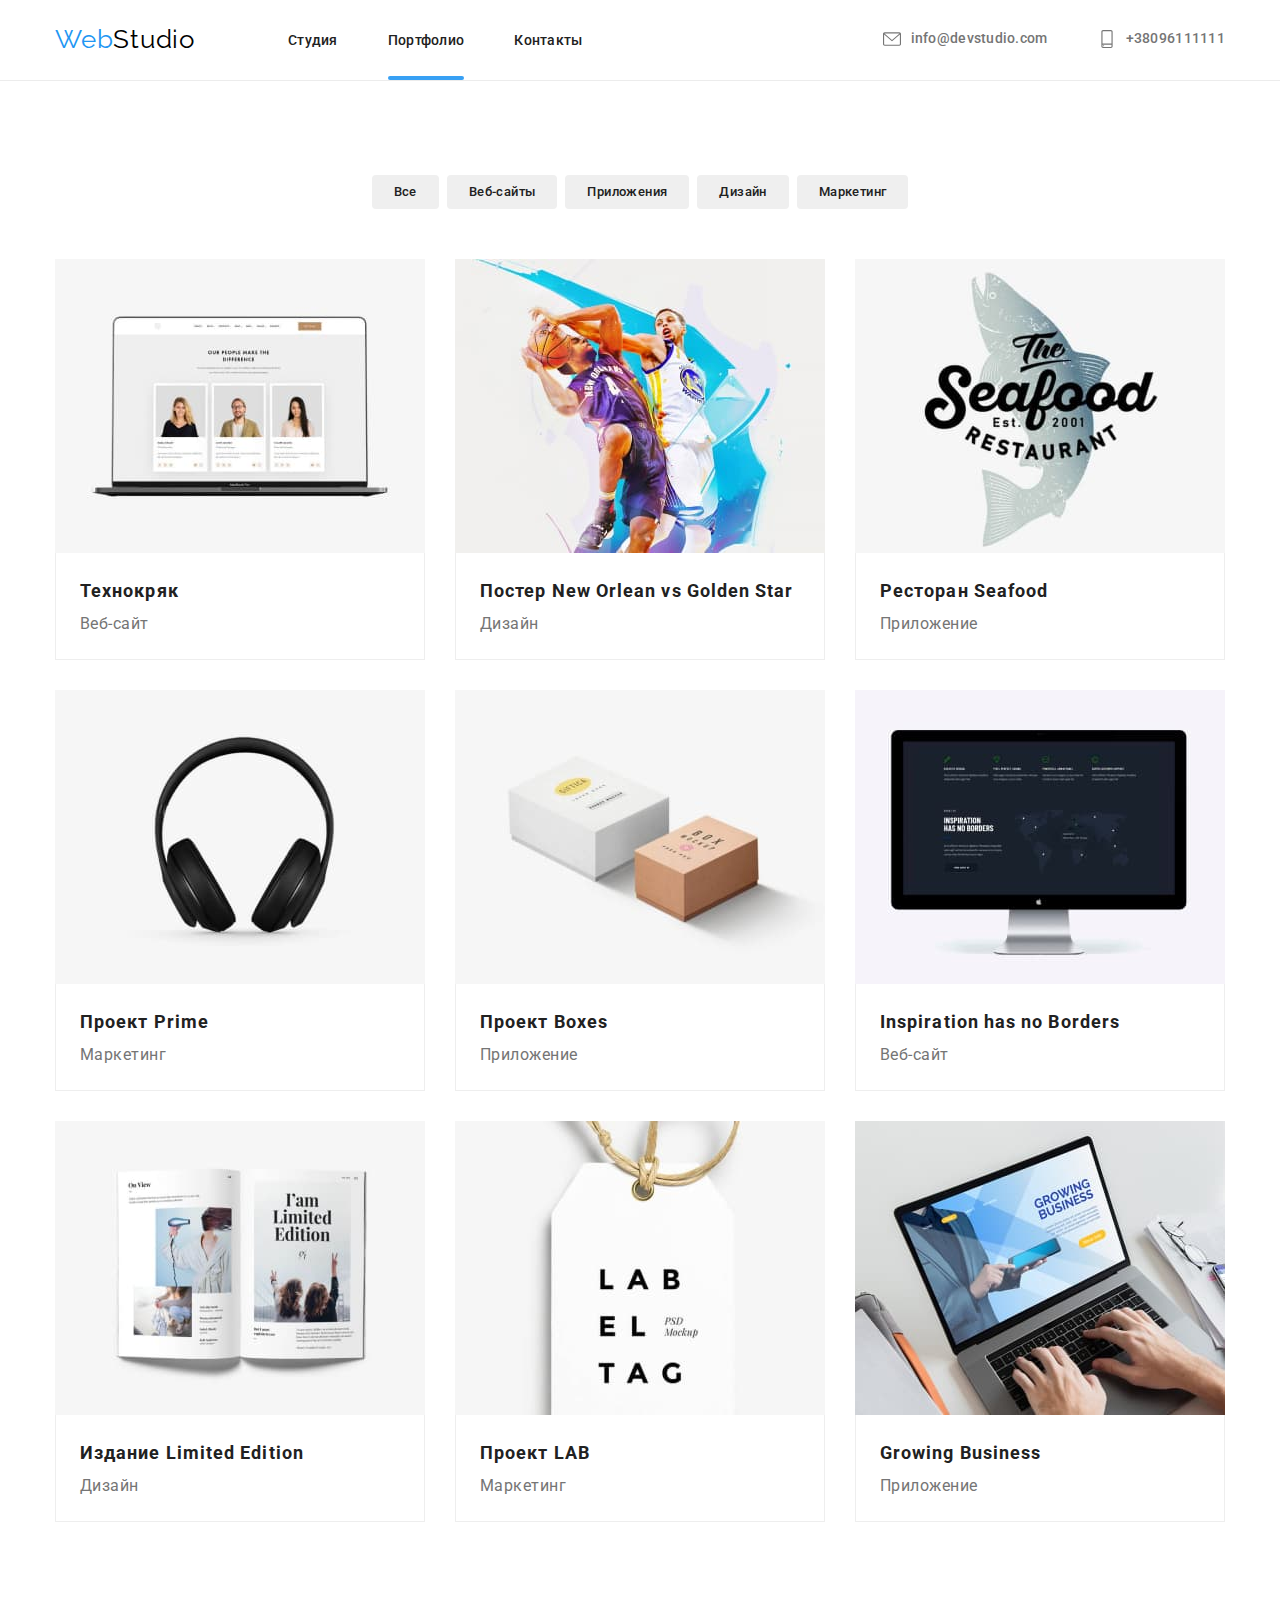
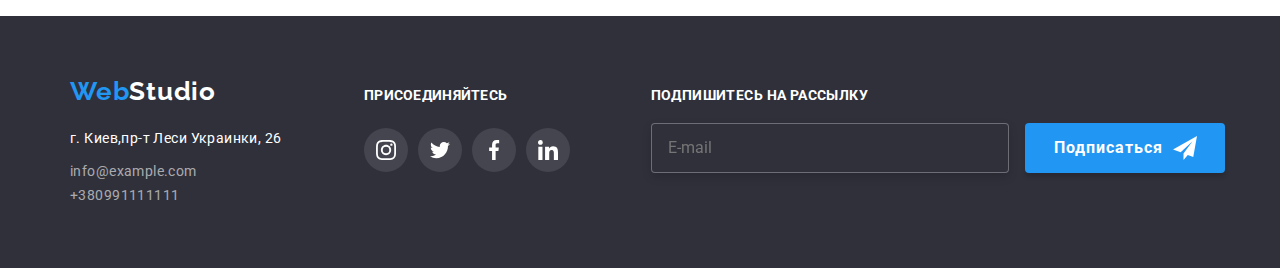
==== portfolio.html @ 68eb95c7 "file creation" ====
<!DOCTYPE html>

<html lang="ru">
<head>
  <meta charset="UTF-8">
  <meta name="viewport" content="width=device-width, initial-scale=1.0">
  <title>Portfolio</title>
  <link rel="stylesheet" href="./css/modern-normalize.css">
  <link rel="stylesheet" href="./css/style.css">
  <link rel="stylesheet" href="./css/varia
  
  les.css">
  <link rel="preconnect" href="https://fonts.gstatic.com">
  <link href="https://fonts.googleapis.com/css2?family=Raleway:wght@700&display=swap" rel="stylesheet">
  <link rel="preconnect" href="https://fonts.gstatic.com">
  <link href="https://fonts.googleapis.com/css2?family=Raleway:wght@700&family=Roboto:wght@400;500;700;900&display=swap" rel="stylesheet">
</head>
<body>
  <header class="header">
    <!-- CONTAINER -->
    <div class="container">
    <nav class="header-nav">
    <a href="" class="logo">Web<span class="logo-span">Studio</span></a>
    <ul class="site-nav list">
      <li><a href="./index.html" class="link">Студия</a></li>
      <li><a href="" class="link current">Портфолио</a></li>
      <li><a href="" class="link">Контакты</a></li>
    </ul>
    
    <ul class="auto-nav list">
      <li>
        <a href="mailto:info@devstudio.com" class="link">
      <svg class="icon-header1"> 
        <use href="./images/sprite.svg#icon-envelope"></use>
      </svg>  
        info@devstudio.com</a></li>
      <li>
        <a href="tel:+38096111111" class="link">
        <svg class="icon-header2"> 
          <use href="./images/sprite.svg#icon-smartphone"></use>
        </svg>  
        +38096111111</a></li>
    </ul>
    </nav>
  </div>
  <!-- CONTAINER -->
  </header>
 
  <!-- CONTAINER -->

  <main>

    <section class="portfolio"> 
    <!-- Portfolio -->
    <div class="container-portfolio">
   
      <ul class="card-set">
        <li class="item-portfolio"> <button type="button" class="button">Все</button></li>
        <li class="item-portfolio"> <button type="button" class="button">Веб-сайты</button></li>
        <li class="item-portfolio"> <button type="button" class="button">Приложения</button></li>
        <li class="item-portfolio"> <button type="button" class="button">Дизайн</button></li>
        <li class="item-portfolio"> <button type="button" class="button">Маркетинг</button></li>
      </ul>

      
      <ul class="site">

        <li class="site-card">
          <a href="#" class="card">
            <div class="card-thumb">
               <img src="./images/img(5).jpg" alt="веб-сайт" width="370">
               <div class="hover-box">
                 <p class="text-hover">Технокряк это современная площадка распространения коронавируса. Компании используют эту платформу для цифрового шпионажа и атак на защищённые сервера конкурентов.
                 </p>
               </div>
              </div>
            

          <div class="card-content">
            <h2 class="site-title">Технокряк</h2>
            <p class="site-text">Веб-сайт</p>
          </div>
          </a> 
        </li>

        <li class="site-card">
          <a href="#" class="card">
            <div class="card-thumb">
              <img src="./images/img(6).jpg" alt="Дизайн" width="370"/>
              <div class="hover-box">
                <p class="text-hover">Технокряк это современная площадка распространения коронавируса. Компании используют эту платформу для цифрового шпионажа и атак на защищённые сервера конкурентов.
                </p>
              </div>
            </div>

            <div class="card-content">
              <h2 class="site-title">Постер New Orlean vs Golden Star</h2>
              <p class="site-text">Дизайн</p>
            </div>
          </a>
        </li>

        <li class="site-card">
          <a href="#" class="card">
            <div class="card-thumb">
              <img src="./images/img(7).jpg" alt="Приложение" width="370"/>
              <div class="hover-box">
                <p class="text-hover">Технокряк это современная площадка распространения коронавируса. Компании используют эту платформу для цифрового шпионажа и атак на защищённые сервера конкурентов.
                </p>
              </div>
            </div>

            <div class="card-content">
              <h2 class="site-title">Ресторан Seafood</h2>
              <p class="site-text">Приложение</p>
            </div>
          </a>
        </li>

        <li class="site-card">
          <a href="#" class="card">
            <div class="card-thumb">
               <img src="./images/img(8).jpg" alt="Маркетинг" width="370"/>
               <div class="hover-box">
                <p class="text-hover">Технокряк это современная площадка распространения коронавируса. Компании используют эту платформу для цифрового шпионажа и атак на защищённые сервера конкурентов.
                </p>
               </div>
            </div>
            
            <div class="card-content">
               <h2 class="site-title">Проект Prime</h2>
               <p class="site-text">Маркетинг</p>
            </div>
          </a>
        </li>

        <li class="site-card">
          <a href="#" class="card">
            <div class="card-thumb">
               <img src="./images/img(9).jpg" alt="Приложение" width="370"/>
               <div class="hover-box">
                <p class="text-hover">Технокряк это современная площадка распространения коронавируса. Компании используют эту платформу для цифрового шпионажа и атак на защищённые сервера конкурентов.
                </p>
               </div>
            </div>

            <div class="card-content">
               <h2 class="site-title">Проект Boxes</h2>
               <p class="site-text">Приложение</p>
            </div>
          </a>
        </li>
        
        <li class="site-card">
          <a href="#" class="card">
            <div class="card-thumb">
               <img src="./images/img(10).jpg" alt="Веб-сайт" width="370"/>
               <div class="hover-box">
                <p class="text-hover">Технокряк это современная площадка распространения коронавируса. Компании используют эту платформу для цифрового шпионажа и атак на защищённые сервера конкурентов.
                </p>
               </div>
              </div>
            
              <div class="card-content">
               <h2 class="site-title">Inspiration has no Borders</h2>
               <p class="site-text">Веб-сайт</p>
              </div>
          </a>
        </li>

        <li class="site-card">
          <a href="#" class="card">
            <div class="card-thumb">
               <img src="./images/img(11).jpg" alt="Дизайн" width="370"/>
               <div class="hover-box">
                <p class="text-hover">Технокряк это современная площадка распространения коронавируса. Компании используют эту платформу для цифрового шпионажа и атак на защищённые сервера конкурентов.
                </p>
               </div>
            </div>

            <div class="card-content">
               <h2 class="site-title">Издание Limited Edition</h2>
               <p class="site-text">Дизайн</p>
            </div>
          </a>
        </li>

        <li class="site-card">
          <a href="#" class="card">
            <div class="card-thumb">
               <img src="./images/img(12).jpg" alt="Маркетинг" width="370"/>
               <div class="hover-box">
                <p class="text-hover">Технокряк это современная площадка распространения коронавируса. Компании используют эту платформу для цифрового шпионажа и атак на защищённые сервера конкурентов.
                </p>
               </div>
            </div>
          
            <div class="card-content">
               <h2 class="site-title">Проект LAB</h2>
               <p class="site-text">Маркетинг</p>
            </div>
          </a>
        </li>

        <li class="site-card">
          <a href="#" class="card">
            <div class="card-thumb">
               <img src="./images/img(13).jpg" alt="Приложение" width="370"/>
               <div class="hover-box">
                <p class="text-hover">Технокряк это современная площадка распространения коронавируса. Компании используют эту платформу для цифрового шпионажа и атак на защищённые сервера конкурентов.
                </p>
               </div>
            </div>
          
            <div class="card-content">
               <h2 class="site-title">Growing Business</h2>
               <p class="site-text">Приложение</p>
            </div>
          </a>
        </li>

        </ul>           
      </div>
    </section>
  </main>


  <footer class="footer">
    <!-- CONTAINER -->
    <div class="container">
      <div class="footer-container">
      <section class="footer1">
      <div class="footer-name">
           <a href="" class="footer-logo">Web<span class="footer-span">Studio</span></a>
      </div>
      <address>    
            <p class="footer-address">г. Киев,пр-т Леси Украинки, 26</p>
        <ul class="footer-list">
          <li>
            <a href="mailto:info@example.com" class="link">info@example.com</a>
          </li>
          <li>
            <a href="tel:+380991111111" class="link">+380991111111</a>
          </li>
        </ul>
      </address>
    </section>
    
    <section class="footer2">
    <!-- CONTAINER -->
    <div class="join">
      <p class="join-title">ПРИСОЕДИНЯЙТЕСЬ</p>
      <ul class="join-list">
    
        <li class="join-item">
    
          <a href="#" class="join-link">
            
            <svg class="join-site" width="20" height="20"> 
              <use href="./images/sprite.svg#icon-instagram-2" ></use>
            </svg>
          </a>
        </li>
    
        <li class="join-item">
    
          <a href="#" class="join-link">
    
            <svg class="join-site" width="20" height="20"> 
              <use href="./images/sprite.svg#icon-twitter-1" ></use>
            </svg>
          </a>
        </li>
    
      <li class="join-item">
    
        <a href="#" class="join-link">
    
          <svg class="join-site" width="20" height="20"> 
            <use href="./images/sprite.svg#icon-facebook-1" ></use>
          </svg>
        </a>
      </li>
    
      <li class="join-item">
    
        <a href="#" class="join-link">
    
          <svg class="join-site" width="20" height="20"> 
          <use href="./images/sprite.svg#icon-linkedin-1" ></use>
        </svg>
      </a>
    </li>
    </ul>
    
    </div>
    </section>

    <section class="footer3">
      <!-- CONTAINER -->
        <div class="group">
          <p class="sign">ПОДПИШИТЕСЬ НА РАССЫЛКУ</p>
          <input class="input" type="email" placeholder="E-mail"/>
        
    
          <div class="footer-subscribe">
           <button type="submit" class="button-footer">Подписаться</button>
             <svg width="24" height="24" class="icon-footer">
              <use href="images/sprite.svg#icon-send"></use>
             </svg>
        </div>
      </div>
     
    </section>




    </div>
    </div>
    </footer>
  </body>
  </html>
---- css/style.css ----
:root { 

  --blue-text: rgba(33, 150, 243, 1); 

  --logo-text: rgba(0, 0, 0, 1); 

  --black-text: rgba(33,33,33,1);


  --grey-text: rgba(117,117,117,1); 


  --white-text-op60: rgba(255, 255, 255, 0.6);
  
  --white-text: rgba(255,255,255,1); 


  --background-white: rgba(245,244,250,1); 

  --background-black: rgba(47,48,58,1);

  --background-blue: rgba(33, 150, 243, 0.9);

  --card-set-gap: 30px;

  --icon-color: rgba(175, 177, 184, 1);

  --backdrop: rgba(0, 0, 0, 0.2);

  --timing-function: cubic-bezier(0.4, 0, 0.2, 1);

}

* { 
  box-sizing: border-box;
} 


body { 
  font-family: Roboto, sans-serif;
  margin: 0;
}

.img {
  display: block;
  max-width: 100%;
  height: auto; 
}

.container {
  width: 1200px;
  padding-left: 15px;
  padding-right: 15px;
  margin-left: auto;
  margin-right: auto;

  /* border: 1px solid red; */
}


p {
  color: var(--grey-text);
  font-size: 14px;
  line-height: 1.71;
  letter-spacing: 0.03em;
  margin: 0;
}

h1, 
h2,
h3 {
  margin: 0;
}


.title {
  color: var(--black-text);
  font-style: normal;
  font-weight: bold;
  font-size: 14px;
  line-height: 1.14;
  letter-spacing: 0.03em;
}

.title-w-t {
  color: var(--black-text);
  font-weight: bold;
  font-size: 36px;
  line-height: 1.17;
  letter-spacing: 0.03em;

}

.title-w {
  color: var(--black-text);
  font-weight: bold;
  font-size: 36px;
  line-height: 1.17;
  letter-spacing: 0.03em;
}

.title-t {
  color: var(--black-text);
  font-weight: 500;
  font-size: 16px;
  line-height: 1.19;
  letter-spacing: 0.03em;
  padding-top: 30px;
  padding-bottom: 10px;
}
 
.title {
  padding-bottom: 10px;
}

/* HEADER */

.header {
  padding-top: 24px;
  padding-bottom: 25px;
  border-bottom: 1px solid rgba(236, 236, 236, 1);
}

.logo {
  color: var(--blue-text);
  font-family: Raleway, sans-serif;
  font-size: 26px;
  line-height: 1,19;
  letter-spacing: 0.03em;
  text-decoration: none;

} 

.logo-span {
  color: var(--logo-text);
  font-family: Raleway, sans-serif;
  font-size: 26px;
  line-height: 1.19;
  letter-spacing: 0.03em;
  text-decoration: none;

}

ul {
  list-style: none;
  padding: 0;
  margin: 0;
}  

.header-nav,
.site-nav,
.auto-nav  {
  display: flex;
}

.header-nav {
  justify-content: space-between;
  align-items: center;
}

.icon-header1 {
  width: 18px;
  height: 18px;
  margin-right: 10px;
  fill: currentColor;
}

.icon-header2 {
  width: 18px;
  height: 18px;
  margin-right: 10px;
  fill: currentColor;
}

.auto-nav .link {
  display: flex;
  align-items: center;
}


/* site-nav */

.site-nav li:not(:last-child) {
  margin-right: 50px;
}

.site-nav {
  padding-left: 0;
  margin-left: 93px;
}

.site-nav .link {
  color: var(--black-text);
  font-weight: 500;
  font-size: 14px;
  line-height: 1.14;
  letter-spacing: 0.02em;
  text-decoration: none;

  position: relative;

  padding: 32px 0;

  transition: color 250ms var(--timing-function);

}


.current::after {
  content: "";

  position: absolute;
  left: 0;
  bottom: 0;

  display: block; 
  width: 100%;
  height: 4px;
  background-color: var(--background-blue);
  border-radius: 2px;
}

/* меню с подчеркиванием */

.site-nav .link:hover, 
.site-nav .link:focus {
  color: var(--blue-text);
  letter-spacing: 0.02em;

}

.site-nav, 
.auto-nav {
  margin-top: 0;
  margin-bottom: 0;
}

/* auth-nav */

.auto-nav {
  margin-left: auto;
}

.auto-nav .link  {
  color: var(--grey-text);
  font-weight: 500;
  font-size: 14px;
  line-height: 1.14;
  letter-spacing: 0.02em;
  text-decoration: none;

  transition: color 250ms var(--timing-function);

}

.auto-nav .link:hover,
.auto-nav .link:focus {
  color: var(--blue-text);
  letter-spacing: 0.02em;

}

.auto-nav .icon-header:hover,
.auto-nav .icon-header:focus {
  color: var(--blue-text);

}

.auto-nav li:not(:last-child) {
  margin-right: 50px;
}

/* hero */

.hero {
  background-color: var(--background-black);
  padding-top: 200px;
  padding-bottom: 200px;
  text-align: center;
}

.hero {
  max-width: 1600px;
  max-height: 600px;
  margin-left: auto;
  margin-right: auto;  
  background-image: linear-gradient(
    to right, 
    rgba(47, 48, 58, 0.4),
    rgba(47, 48, 58, 0.4)
    ),

    url(../images/Img\(14\)\(1\).jpg);

  background-repeat: no-repeat;
  background-position: center;
  background-size: cover;
  
}

.hero-title {
  color: var(--white-text);
  font-weight: 900;
  font-size: 44px;
  line-height: 1.36;
  letter-spacing: 0.06em;
  margin: 0;
  padding-bottom: 30px;
  
}

.hero-button {
  font-family: Roboto, sans-serif;
  color: var(--white-text);
  background-color: var(--blue-text);
  font-style: normal;
  font-weight: bold;
  font-size: 16px;
  line-height: 1.88;
  letter-spacing: 0.06em;
  padding-top: 10px;
  padding-bottom: 10px;
  padding-left: 32px;
  padding-right: 32px;
  border-radius: 4px;
}

h3 .title {
  margin-top: 30px;
  margin-bottom: 10px;
  padding-bottom: 10px;
}

.advantages {
  padding-top: 94px ;
  padding-bottom: 90px;
}

.advantages-list {
  display: flex;
  flex-wrap: wrap ;
  justify-content: space-between;
}
  
.advantages-images {
  justify-content: center;
  align-items: center;
  width: 270px;
  height: 120px;
  margin-right: 30px;
  margin-bottom: 30px;

  display: flex;

  background-color: var(--background-white);
  border-radius: 4px;
  background-repeat: no-repeat;
  background-position: center;
}

.advantages-icon {
  width: 70px;
  height: 70px;
}

.advantages-list .item {
  width: 270px;

}

.advantages-list .item :not(:last-child) {
  margin-right: 30px;
}

.text-team {   
  color: var(--grey-text);
  font-size: 16px;
  line-height: 1.19;
  letter-spacing: 0.03em;
}

.team {
  background-color: var(--background-white);
}

.social-list { 
  display: flex;
  padding: 16px 27px 30px;
}


.social-link {
  height: 44px;
  width: 44px;
  display: flex;
  justify-content: center;
  align-items: center;
  border-radius: 50%;
  margin-right: 10px;

  color: var(--icon-color);
  fill: var(--white-text);
  background-color: var(--white-text);

  transition: background-color 250ms var(--timing-function);
  
}

.instagram-icon {
  fill: currentColor;
}

.social-link:hover, 
.social-link:focus { 
  background-color: var(--blue-text);
  color: var(--white-text); 

}


/* WORK */

.work {
  padding-bottom: 94px;
}

.work-list,
.title-w-t {
  display: flex;
}

.title-w-t {
  justify-content: center;
  margin-top: 0;
  margin-bottom: 50px;
}

.work-images {
  width: 370px;
}

.work-list {
  margin-top: 0;
  justify-content: space-between;
}

.work-list .work-images:not(:last-child) {
  margin-right: 30px;
}

/* TEAM */

.team {
  padding-top: 94px;
  padding-bottom: 94px;
}

.team-list,
.title-w { 
  display: flex;
  justify-content: center;
  margin-bottom: 50px;
}

.team-list {
  margin-top: 0px;
  justify-content: space-between;
}

.team-item {
  box-shadow: 0px 1px 3px rgba(0, 0, 0, 0.12), 0px 1px 1px rgba(0, 0, 0, 0.14), 0px 2px 1px rgba(0, 0, 0, 0.2);
  border-radius: 0px 0px 4px 4px;
  background-color: var(--white-text);
}

.team-list .team-item:not(:last-child) {
  margin-right: 30px;
}

.title-t,
.text-team {
  text-align: center;
}

.work-images {
  position: relative;
}

.overlay {
  position: absolute;
  width: 100%;
  height: auto;
  font-size: 14px;
  line-height: 1.17;
  text-transform: uppercase;
  text-align: center;
  padding-top: 27px;
  padding-bottom: 27px;
  bottom: 0;

  font-weight: 700;
  color: var(--white-text);
  background-color: rgba(47, 48, 58, 0.8);;

}

/* CLIENTS */

.clients {
  padding-top: 94px;
  padding-bottom: 94px;

}

.clients-list {
  margin: 0;
  padding: 0;

  display: flex;
}

.clients-items:not(:last-child) {
  margin-right: 30px;
}

.clients-link {
  display: flex;
  width: 170px;
  height: 90px;
  border: 1px solid rgba(175, 177, 184, 1);
  box-sizing: border-box;
  border-radius: 4px;
  justify-content: center;
  align-items: center;
  color: var(--icon-color);

  background-color: var(--white-text);

  transition: color 250ms var(--timing-function);
}

.clients-link:hover,
.clients-link:focus { 
  border: 1px solid var(--blue-text);
  color: var(--blue-text);
}

.clients-logo-1 {
  fill: currentColor;
}

.clients-logo-2 {
  fill: currentColor;
}

.clients-logo-3 {
  fill: currentColor;
}


.clients-logo-4 {
  fill: currentColor;
  width: 80px;
  height: 75px;
}


.clients-logo-5 {
  fill: currentColor;
}


.clients-logo-6 {
  fill: currentColor;
  width: 88px;
  height: 80px;
}


/* footer */

.footer{
  padding-top: 60px;
  padding-bottom: 60px;
}

.footer-address {
  display: flex;
}

.footer-address {
  margin-top: 20px;
  margin-bottom: 9px;
  padding-left: 15px;
}

.footer-name {
  padding-left: 15px;
}

.footer-list {
  margin: 0;
  padding-left: 15px;
}

.footer {
  background-color: var(--background-black);
  letter-spacing: 0.03em;
  
}

.footer-logo {
  color: var(--blue-text);
  font-family: Raleway, sans-serif;
  font-style: normal;
  font-weight: bold;
  font-size: 26px;
  line-height: 1.19;
  letter-spacing: 0.03em;
  text-decoration: none;
} 

.footer-span {
  color: var(--white-text);
  font-family: Raleway, sans-serif;
  font-style: normal;
  font-weight: bold;
  font-size: 26px;
  line-height: 1.19;
  letter-spacing: 0.03em;
  text-decoration: none;
}

.footer-address {
  color: var(--white-text);
  font-size: 14px;
  line-height: 1.71;
  letter-spacing: 0.03em;
}

.footer .link {
  color: var(--white-text-op60);
  font-size: 14px;
  line-height: 1.71;
  letter-spacing: 0.03em;
  text-decoration: none;

  transition: color 250ms var(--timing-function);
}

.footer .link:hover,
.footer .link:focus {
  color: var(--blue-text);
  letter-spacing: 0.03em;
}

.join-list {
  display: flex;
  width: 210px;
  justify-content: space-between;
  margin: 0;
  padding: 0;
}

.join-link {
  display: flex;
  height: 44px;
  width: 44px;
  background-color: rgba(255, 255, 255, 0.1);
  border-radius: 50%;
  justify-content: center;
  align-items: center;
  margin-right: 10px;

  transition: background-color 250ms var(--timing-function);
}

.join-link:focus,
.join-link:hover {
  background-color: var(--blue-text);
}

.join-site {
  fill: var(--white-text);
}


.join-title {
  font-style: normal;
  font-weight: 700;
  font-size: 14px;
  line-height: 16,41px;
  letter-spacing: 0.02em;
  color: var(--white-text);
  margin-bottom: 20px; 

}

.footer-container { 
  display: flex;
  align-items: baseline;
  justify-content: space-between;
}

.footer2 {
  margin-left: 70px;
}

/* кнопки */

.main .button  {
  background-color: var(--backgroung-white);
  color: var(--black-text);
  font-weight: 500;
  font-size: 16px;
  line-height: 1.63;
  letter-spacing: 0.03em;
  font-family: Roboto, sans-serif; 
}

li .button {
  font-family: Roboto, sans-serif;
  font-weight: 500;
  color: var(--black-text);
  line-height: 1.63;
  letter-spacing: 0.03em;

  transition: background-color 250ms var(--timing-function);
}

.button:hover,
.button:focus {
  color: var(--white-text);
  background-color: var(--blue-text);
  letter-spacing: 0.03em;

}

/* portfolio-site */
.site-title {
  color: var(--black-text);
  font-weight: bold;
  font-size: 18px;
  line-height: 2;
  letter-spacing: 0.06em;
}

.site-text {
  color: var(--grey-text);
  font-size: 16px;
  line-height: 1.88;
  letter-spacing: 0.03em;
}

/* portfolio container */

.container-portfolio {
  width: 1200px;
  padding-left: 15px;
  padding-right: 15px;
  margin-left: auto;
  margin-right: auto;

  /* border: 1px solid red; */
}

.portfolio { 
  padding-top: 94px;
  padding-bottom: 94px;
}


/* card-set */

.card-set {
  
  padding: 0;
  margin-top: 0;
  margin-bottom: 50px;
  
  display: flex;
  justify-content: center;

}


.card-set .item-portfolio:not(:last-child) {
  margin-right: 8px;
}

.item-portfolio .button {
  padding: 6px 22px;
  border: none;
  border-radius: 4px;
}

.site {

  /* outline: 1px solid blue; */
  padding: 0; 
  margin: 0; 
  display: flex;
  flex-wrap: wrap;
  margin-left: calc( -1 * var(--card-set-gap));
  margin-top: calc( -1 * var(--card-set-gap));
}

.site .site-card {
  flex-basis: calc(100% / 3 - var(--card-set-gap));
  margin-left: var(--card-set-gap);
  margin-top: var(--card-set-gap);

}

.site img {
  width: 100%;
  height: 100%;
}

.card-thumb { 
  
  /* outline: 1px solid red; */
  height: 294px;
  margin: 0;

  position: relative;
  overflow: hidden;

} 

/* .site-card {
  outline: 1px solid red;
} */

.card-content {
  padding: 20px 24px;
  border: 1px solid rgba(238, 238, 238, 1) ;
  border-top: 0;
}

.site-card:hover,
.site-card:focus {
  box-shadow: 0px 4px 4px 0px rgba(0, 0, 0, 0.25); 
}

.text-hover {
  font-family: Roboto, sans-serif;
  font-style: normal;
  font-weight: normal;
  font-size: 18px;
  line-height: 28px;
  letter-spacing: 0.03em;
  color: var(--white-text);

  padding: 63px 24px;

}

.hover-box {
  background-color: var(--background-blue);
  position: absolute;
  display: flex;
  top: 0;
  left: 0;
  width: 100%;
  height: 100%;

  transform: translateY(100%);

  transition: transform 250ms var(--timing-function);

}

.card {
  text-decoration: none;
}

.site-card:hover .hover-box {
  transform: translateY(0);
}

/* модальное окно */

.backdrop {
  position: fixed;
  top: 0;
  left: 0;
  width: 100%;
  height: 100%;
  background-color: var(--backdrop);

  opacity: 1; 

  transition: opacity 250ms var(--timing-function);
}

.backdrop.is-hidden {
  opacity: 0;
  pointer-events: none;
  visibility: visible;
}

.backdrop.is-hidden.modal {
  transform: translate(-50%, -50%) scale(1.2);
}

.modal {
  position: absolute;
  top: 50%;
  left: 50%;
  transform: translate(-50%, -50%) scale(1);
  transition: background-color 250ms var(--timing-function);

  width: 528px;
  height: 581px;
  background-color: var(--white-text);

  box-shadow: 0px 1px 3px rgba(0, 0, 0, 0.12), 0px 1px 1px rgba(0, 0, 0, 0.14), 0px 2px 1px rgba(0, 0, 0, 0.2);
  border-radius: 4px;

  padding: 40px;
}

.modal-close {
  position: absolute;
  top: 8px;
  left: 100%;
  transform: translateX(-38px); 
  display: flex;
  justify-content: center;
  align-items: center;
  background-color: var(--white-text);
  border: 1px solid rgba(0, 0, 0, 0.1); 
  border-radius: 50%;
  width: 30px;
  height: 30px;
}

.modal-close:hover {
  box-shadow: 0px 4px 4px 0px rgba(0, 0, 0, 0.25);
  fill: var(--blue-text);
}

/* стилизация форм модального окна*/

.modal-text {
  font-family: Roboto, sans-serif;
  font-weight: 700;
  font-style: normal;
  font-size: 20px;
  line-height: 1.17;
  color: var(--black-text);

  margin-bottom: 12px;
}


.signup-form .input-modal {
  width: 100%;
  padding-top: 12px;
  padding-bottom: 12px; 
  padding-left: 42px; 
  font-family: Roboto, sans-serif;
  border: 1px solid rgba(33, 33, 33, 0.2);
  border-radius: 4px;
  outline: none;
  
}

.signup-form .input-modal:focus {
  border-color: var(--blue-text);
}

.signup-form .input-modal:focus + .icon-modal {
  fill: var(--blue-text);
}


.signup-form .group-modal {
  /* padding: 0 40px; */
  display: flex;
  flex-direction: column;
  color: var(--grey-text);
  font-size: 12px;

}

.signup-form .label {
  display: flex;
  flex-direction: column;
  font-family: Roboto, sans-serif;
  font-style: normal;
  font-weight: 400; 
  font-size: 12px;
  line-height: 1.17;
  color: var(--grey-text);
  
}

.signup-form .input-wrapper-modal{
  position: relative;

  margin-bottom: 10px;

  margin-top: 4px;

}

.signup-form .icon-modal {
  position: absolute;
  top: 50%;
  left: 12px;
  transform: translateY(-50%);

}

textarea {
  font-family: Roboto, sans-serif;
  font-style: normal;
  font-weight: 400; 
  font-size: 12px;
  line-height: 1.17;
  padding: 12px 16px;
  outline: none;
  resize: none;

  border: 1px solid rgba(33, 33, 33, 0.2);
  border-radius: 4px;

  margin-top: 4px;

  height: 120px;
  
}

textarea:focus {
  border-color: var(--blue-text);
}

.check-modal {
  display: inline;
}

.check-modal .span {
  display: inline-block;
  width: 16px;
  height: 15px;
  border: 2px solid #000000;
  background-color: var(--background-white);
  border-radius: 4px;
  margin-right: 8px;
}

.form-check {
  display: inline-block;
  align-items: center;

  font-family: Roboto, sans-serif;
  font-style: normal;
  font-weight: 400; 
  font-size: 14px;
  line-height: 1.71;
  margin-top: 20px;
  margin-bottom: 30px;
  color: var(--grey-text);

  text-align: center;

  margin-left: 14px; 
} 

.checkbox:checked +.span {
  background-color: var(--background-blue);
  border-color: var(--blue-text);
  background-image: url(../images/check-box.svg);
  background-size: contain;
  background-position: center;
  background-origin: border-box;

}

.checkbox {
  -webkit-appearance: none;
  -moz-appearance: none;
  appearance: none;

  position: absolute;
}

.signup-form .check-link {
  color: var(--blue-text);
}

.input-modal:focus + .icon-modal {
  fill: var(--blue-text);
  
}

.button-modal2 {
  font-family: Roboto, sans-serif;
  color: var(--white-text);
  background-color: var(--blue-text);
  font-style: normal;
  font-weight: 700;
  font-size: 16px;
  line-height: 1.88;
  letter-spacing: 0.06em;
  border: none;

  border-radius: 4px;

  width: 200px;
  height: 50px;

  margin-left: 125px;

}

/* формы стилизация футера */
.footer3 {
  margin-left: 64px;
}

.group .sign {
  margin-bottom: 20px;

  font-family: Roboto, sans-serif;
  font-weight: 700;
  font-style: normal; 
  font-size: 14px; 
  line-height: 16px; 
  letter-spacing: 0.03em;
  text-transform: uppercase;

  color: var(--white-text);
}

.group .input {
  width: 358px;

  border: 1px solid rgba(255, 255, 255, 0.3); 
  box-sizing: border-box;
  filter: drop-shadow(0px 4px 4px rgba(0, 0, 0, 0.15));
  border-radius: 4px;

  background-color: var(--background-black);
  outline: none;

  padding: 15px 16px;
  margin-right: 12px;

  color: rgba(255, 255, 255, 0.6);

}

.group .button-footer {
  color: var(--white-text);
  background-color: var(--blue-text);
  box-shadow: 0px 4px 4px rgba(0, 0, 0, 0.15);

  font-family: Roboto, sans-serif;
  font-style: normal;
  font-weight: 700;
  font-size: 16px;
  line-height: 30px;
  letter-spacing: 0.06em;

  padding: 10px 28px 10px 29px;

  border-radius: 4px;
  border: none;
  outline: none;

  width: 200px;
}

.button-footer {
  display: inline-flex;
  align-items: center;
}

.icon-footer {
  right: 28px; 
  top: 50%;
  transform: translateY(-50%);
  fill: var(--white-text);
  position: absolute;

}

.footer-subscribe {
  display: inline-flex;
  align-items: center;
  position: relative;
}
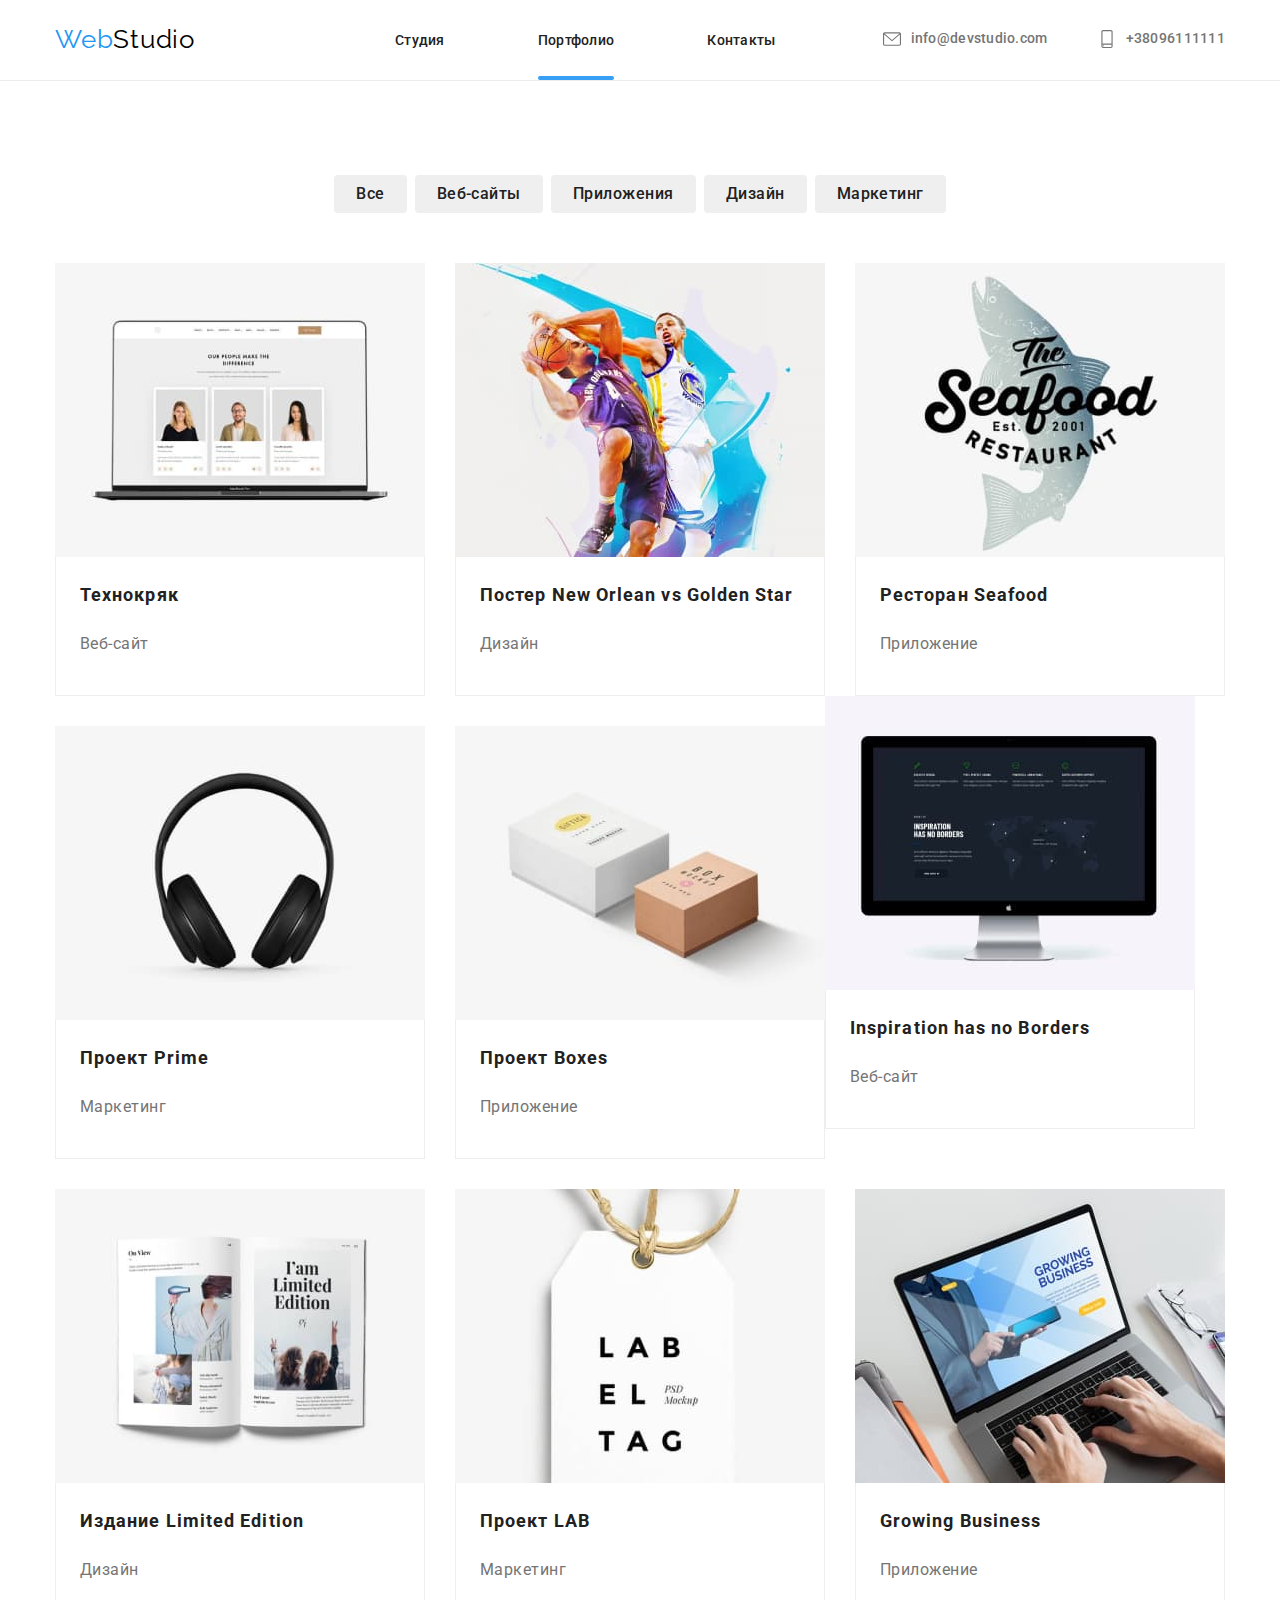
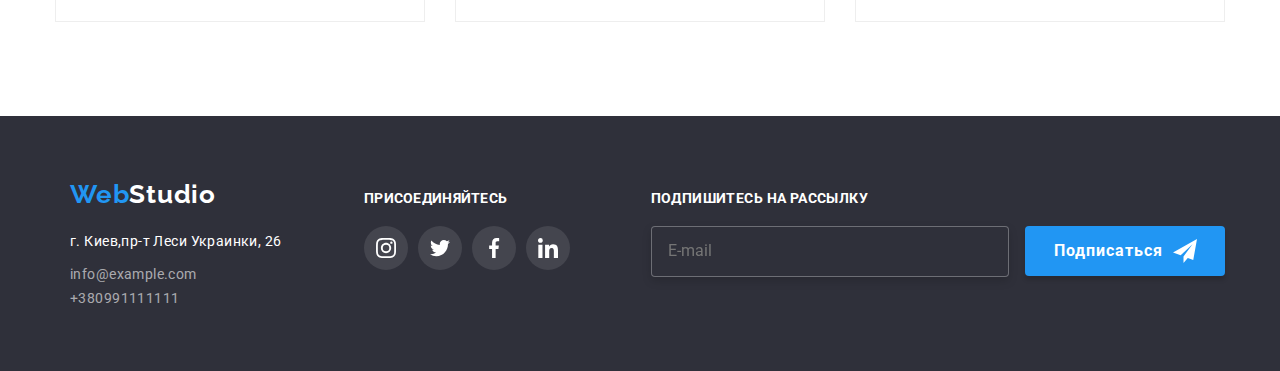
==== commit ebd2865e: "BEM" ====
--- a/portfolio.html
+++ b/portfolio.html
@@ -19,24 +19,24 @@
   <header class="header">
     <!-- CONTAINER -->
     <div class="container">
-    <nav class="header-nav">
-    <a href="" class="logo">Web<span class="logo-span">Studio</span></a>
-    <ul class="site-nav list">
-      <li><a href="./index.html" class="link">Студия</a></li>
-      <li><a href="" class="link current">Портфолио</a></li>
-      <li><a href="" class="link">Контакты</a></li>
+    <nav class="header__header-nav">
+    <a href="" class="header__logo">Web<span class="header__logo-span">Studio</span></a>
+    <ul class="site-nav">
+      <li><a href="./index.html" class="site-nav__link">Студия</a></li>
+      <li><a href="" class="site-nav__link current">Портфолио</a></li>
+      <li><a href="" class="site-nav__link">Контакты</a></li>
     </ul>
     
-    <ul class="auto-nav list">
+    <ul class="auto-nav">
       <li>
-        <a href="mailto:info@devstudio.com" class="link">
-      <svg class="icon-header1"> 
+        <a href="mailto:info@devstudio.com" class="auto-nav__link">
+      <svg class="auto-nav__icon-header1"> 
         <use href="./images/sprite.svg#icon-envelope"></use>
       </svg>  
         info@devstudio.com</a></li>
       <li>
-        <a href="tel:+38096111111" class="link">
-        <svg class="icon-header2"> 
+        <a href="tel:+38096111111" class="auto-nav__link">
+        <svg class="auto-nav__icon-header2"> 
           <use href="./images/sprite.svg#icon-smartphone"></use>
         </svg>  
         +38096111111</a></li>
@@ -55,166 +55,166 @@
     <div class="container-portfolio">
    
       <ul class="card-set">
-        <li class="item-portfolio"> <button type="button" class="button">Все</button></li>
-        <li class="item-portfolio"> <button type="button" class="button">Веб-сайты</button></li>
-        <li class="item-portfolio"> <button type="button" class="button">Приложения</button></li>
-        <li class="item-portfolio"> <button type="button" class="button">Дизайн</button></li>
-        <li class="item-portfolio"> <button type="button" class="button">Маркетинг</button></li>
+        <li class="item-portfolio"> <button type="button" class="card-set__button">Все</button></li>
+        <li class="item-portfolio"> <button type="button" class="card-set__button">Веб-сайты</button></li>
+        <li class="item-portfolio"> <button type="button" class="card-set__button">Приложения</button></li>
+        <li class="item-portfolio"> <button type="button" class="card-set__button">Дизайн</button></li>
+        <li class="item-portfolio"> <button type="button" class="card-set__button">Маркетинг</button></li>
       </ul>
 
       
       <ul class="site">
 
-        <li class="site-card">
-          <a href="#" class="card">
+        <li class="site__site-card">
+          <a href="#" class="site__link">
             <div class="card-thumb">
                <img src="./images/img(5).jpg" alt="веб-сайт" width="370">
                <div class="hover-box">
-                 <p class="text-hover">Технокряк это современная площадка распространения коронавируса. Компании используют эту платформу для цифрового шпионажа и атак на защищённые сервера конкурентов.
+                 <p class="site__text-hover">Технокряк это современная площадка распространения коронавируса. Компании используют эту платформу для цифрового шпионажа и атак на защищённые сервера конкурентов.
                  </p>
                </div>
               </div>
             
 
           <div class="card-content">
-            <h2 class="site-title">Технокряк</h2>
-            <p class="site-text">Веб-сайт</p>
+            <h2 class="site__site-title">Технокряк</h2>
+            <p class="site__site-text">Веб-сайт</p>
           </div>
           </a> 
         </li>
 
-        <li class="site-card">
-          <a href="#" class="card">
+        <li class="site__site-card">
+          <a href="#" class="site__link">
             <div class="card-thumb">
               <img src="./images/img(6).jpg" alt="Дизайн" width="370"/>
               <div class="hover-box">
-                <p class="text-hover">Технокряк это современная площадка распространения коронавируса. Компании используют эту платформу для цифрового шпионажа и атак на защищённые сервера конкурентов.
-                </p>
-              </div>
-            </div>
-
-            <div class="card-content">
-              <h2 class="site-title">Постер New Orlean vs Golden Star</h2>
-              <p class="site-text">Дизайн</p>
-            </div>
-          </a>
-        </li>
-
-        <li class="site-card">
-          <a href="#" class="card">
+                <p class="site__text-hover">Технокряк это современная площадка распространения коронавируса. Компании используют эту платформу для цифрового шпионажа и атак на защищённые сервера конкурентов.
+                </p>
+              </div>
+            </div>
+
+            <div class="card-content">
+              <h2 class="site__site-title">Постер New Orlean vs Golden Star</h2>
+              <p class="site__site-text">Дизайн</p>
+            </div>
+          </a>
+        </li>
+
+        <li class="site__site-card">
+          <a href="#" class="site__link">
             <div class="card-thumb">
               <img src="./images/img(7).jpg" alt="Приложение" width="370"/>
               <div class="hover-box">
-                <p class="text-hover">Технокряк это современная площадка распространения коронавируса. Компании используют эту платформу для цифрового шпионажа и атак на защищённые сервера конкурентов.
-                </p>
-              </div>
-            </div>
-
-            <div class="card-content">
-              <h2 class="site-title">Ресторан Seafood</h2>
-              <p class="site-text">Приложение</p>
-            </div>
-          </a>
-        </li>
-
-        <li class="site-card">
-          <a href="#" class="card">
+                <p class="site__text-hover">Технокряк это современная площадка распространения коронавируса. Компании используют эту платформу для цифрового шпионажа и атак на защищённые сервера конкурентов.
+                </p>
+              </div>
+            </div>
+
+            <div class="card-content">
+              <h2 class="site__site-title">Ресторан Seafood</h2>
+              <p class="site__site-text">Приложение</p>
+            </div>
+          </a>
+        </li>
+
+        <li class="site__site-card">
+          <a href="#" class="site__link">
             <div class="card-thumb">
                <img src="./images/img(8).jpg" alt="Маркетинг" width="370"/>
                <div class="hover-box">
-                <p class="text-hover">Технокряк это современная площадка распространения коронавируса. Компании используют эту платформу для цифрового шпионажа и атак на защищённые сервера конкурентов.
+                <p class="site__text-hover">Технокряк это современная площадка распространения коронавируса. Компании используют эту платформу для цифрового шпионажа и атак на защищённые сервера конкурентов.
                 </p>
                </div>
             </div>
             
             <div class="card-content">
-               <h2 class="site-title">Проект Prime</h2>
-               <p class="site-text">Маркетинг</p>
-            </div>
-          </a>
-        </li>
-
-        <li class="site-card">
-          <a href="#" class="card">
+               <h2 class="site__site-title">Проект Prime</h2>
+               <p class="site__site-text">Маркетинг</p>
+            </div>
+          </a>
+        </li>
+
+        <li class="site__site-card">
+          <a href="#" class="site__link">
             <div class="card-thumb">
                <img src="./images/img(9).jpg" alt="Приложение" width="370"/>
                <div class="hover-box">
-                <p class="text-hover">Технокряк это современная площадка распространения коронавируса. Компании используют эту платформу для цифрового шпионажа и атак на защищённые сервера конкурентов.
-                </p>
-               </div>
-            </div>
-
-            <div class="card-content">
-               <h2 class="site-title">Проект Boxes</h2>
-               <p class="site-text">Приложение</p>
+                <p class="site__text-hover">Технокряк это современная площадка распространения коронавируса. Компании используют эту платформу для цифрового шпионажа и атак на защищённые сервера конкурентов.
+                </p>
+               </div>
+            </div>
+
+            <div class="card-content">
+               <h2 class="site__site-title">Проект Boxes</h2>
+               <p class="site__site-text">Приложение</p>
             </div>
           </a>
         </li>
         
         <li class="site-card">
-          <a href="#" class="card">
+          <a href="#" class="site__link">
             <div class="card-thumb">
                <img src="./images/img(10).jpg" alt="Веб-сайт" width="370"/>
                <div class="hover-box">
-                <p class="text-hover">Технокряк это современная площадка распространения коронавируса. Компании используют эту платформу для цифрового шпионажа и атак на защищённые сервера конкурентов.
+                <p class="site__text-hover">Технокряк это современная площадка распространения коронавируса. Компании используют эту платформу для цифрового шпионажа и атак на защищённые сервера конкурентов.
                 </p>
                </div>
               </div>
             
               <div class="card-content">
-               <h2 class="site-title">Inspiration has no Borders</h2>
-               <p class="site-text">Веб-сайт</p>
-              </div>
-          </a>
-        </li>
-
-        <li class="site-card">
-          <a href="#" class="card">
+               <h2 class="site__site-title">Inspiration has no Borders</h2>
+               <p class="site__site-text">Веб-сайт</p>
+              </div>
+          </a>
+        </li>
+
+        <li class="site__site-card">
+          <a href="#" class="site__link">
             <div class="card-thumb">
                <img src="./images/img(11).jpg" alt="Дизайн" width="370"/>
                <div class="hover-box">
-                <p class="text-hover">Технокряк это современная площадка распространения коронавируса. Компании используют эту платформу для цифрового шпионажа и атак на защищённые сервера конкурентов.
-                </p>
-               </div>
-            </div>
-
-            <div class="card-content">
-               <h2 class="site-title">Издание Limited Edition</h2>
-               <p class="site-text">Дизайн</p>
-            </div>
-          </a>
-        </li>
-
-        <li class="site-card">
-          <a href="#" class="card">
+                <p class="site__text-hover">Технокряк это современная площадка распространения коронавируса. Компании используют эту платформу для цифрового шпионажа и атак на защищённые сервера конкурентов.
+                </p>
+               </div>
+            </div>
+
+            <div class="card-content">
+               <h2 class="site__site-title">Издание Limited Edition</h2>
+               <p class="site__site-text">Дизайн</p>
+            </div>
+          </a>
+        </li>
+
+        <li class="site__site-card">
+          <a href="#" class="site__link">
             <div class="card-thumb">
                <img src="./images/img(12).jpg" alt="Маркетинг" width="370"/>
                <div class="hover-box">
-                <p class="text-hover">Технокряк это современная площадка распространения коронавируса. Компании используют эту платформу для цифрового шпионажа и атак на защищённые сервера конкурентов.
+                <p class="site__text-hover">Технокряк это современная площадка распространения коронавируса. Компании используют эту платформу для цифрового шпионажа и атак на защищённые сервера конкурентов.
                 </p>
                </div>
             </div>
           
             <div class="card-content">
-               <h2 class="site-title">Проект LAB</h2>
-               <p class="site-text">Маркетинг</p>
-            </div>
-          </a>
-        </li>
-
-        <li class="site-card">
-          <a href="#" class="card">
+               <h2 class="site__site-title">Проект LAB</h2>
+               <p class="site__site-text">Маркетинг</p>
+            </div>
+          </a>
+        </li>
+
+        <li class="site__site-card">
+          <a href="#" class="site__link">
             <div class="card-thumb">
                <img src="./images/img(13).jpg" alt="Приложение" width="370"/>
                <div class="hover-box">
-                <p class="text-hover">Технокряк это современная площадка распространения коронавируса. Компании используют эту платформу для цифрового шпионажа и атак на защищённые сервера конкурентов.
+                <p class="site__text-hover">Технокряк это современная площадка распространения коронавируса. Компании используют эту платформу для цифрового шпионажа и атак на защищённые сервера конкурентов.
                 </p>
                </div>
             </div>
           
             <div class="card-content">
-               <h2 class="site-title">Growing Business</h2>
-               <p class="site-text">Приложение</p>
+               <h2 class="site__site-title">Growing Business</h2>
+               <p class="site__site-text">Приложение</p>
             </div>
           </a>
         </li>
@@ -229,64 +229,64 @@
     <!-- CONTAINER -->
     <div class="container">
       <div class="footer-container">
-      <section class="footer1">
+      <div class="footer1">
       <div class="footer-name">
-           <a href="" class="footer-logo">Web<span class="footer-span">Studio</span></a>
+           <a href="" class="footer-name__footer-logo">Web<span class="footer-name__footer-span">Studio</span></a>
       </div>
       <address>    
-            <p class="footer-address">г. Киев,пр-т Леси Украинки, 26</p>
+            <p class="footer1__footer-address">г. Киев,пр-т Леси Украинки, 26</p>
         <ul class="footer-list">
           <li>
-            <a href="mailto:info@example.com" class="link">info@example.com</a>
+            <a href="mailto:info@example.com" class="footer-list__link">info@example.com</a>
           </li>
           <li>
-            <a href="tel:+380991111111" class="link">+380991111111</a>
+            <a href="tel:+380991111111" class="footer-list__link">+380991111111</a>
           </li>
         </ul>
       </address>
-    </section>
-    
-    <section class="footer2">
+      </div>
+    
+    <div class="footer2">
     <!-- CONTAINER -->
     <div class="join">
-      <p class="join-title">ПРИСОЕДИНЯЙТЕСЬ</p>
+      <p class="footer2__join-title">ПРИСОЕДИНЯЙТЕСЬ</p>
       <ul class="join-list">
     
-        <li class="join-item">
-    
-          <a href="#" class="join-link">
+        <li class="join-list__join-item">
+    
+          <a href="#" class="join-list__join-link">
             
-            <svg class="join-site" width="20" height="20"> 
+            <svg class="join-list__join-site" width="20" height="20"> 
               <use href="./images/sprite.svg#icon-instagram-2" ></use>
             </svg>
           </a>
         </li>
     
-        <li class="join-item">
-    
-          <a href="#" class="join-link">
-    
-            <svg class="join-site" width="20" height="20"> 
+        <li class="join-list__join-itemm">
+    
+          <a href="#" class="join-list__join-link">
+    
+            <svg class="join-list__join-site" width="20" height="20"> 
               <use href="./images/sprite.svg#icon-twitter-1" ></use>
             </svg>
           </a>
         </li>
     
-      <li class="join-item">
-    
-        <a href="#" class="join-link">
-    
-          <svg class="join-site" width="20" height="20"> 
+      <li class="join-list__join-item">
+    
+        <a href="#" class="join-list__join-link">
+    
+          <svg class="join-list__join-site" width="20" height="20"> 
             <use href="./images/sprite.svg#icon-facebook-1" ></use>
           </svg>
         </a>
       </li>
     
-      <li class="join-item">
-    
-        <a href="#" class="join-link">
-    
-          <svg class="join-site" width="20" height="20"> 
+      <li class="join-list__join-item">
+    
+        <a href="#" class="join-list__join-link">
+    
+          <svg class="join-list__join-site" width="20" height="20"> 
           <use href="./images/sprite.svg#icon-linkedin-1" ></use>
         </svg>
       </a>
@@ -294,24 +294,24 @@
     </ul>
     
     </div>
-    </section>
-
-    <section class="footer3">
+    </div>
+
+    <div class="footer3">
       <!-- CONTAINER -->
         <div class="group">
-          <p class="sign">ПОДПИШИТЕСЬ НА РАССЫЛКУ</p>
-          <input class="input" type="email" placeholder="E-mail"/>
+          <p class="footer3__sign">ПОДПИШИТЕСЬ НА РАССЫЛКУ</p>
+          <input class="footer3__input" type="email" placeholder="E-mail"/>
         
     
           <div class="footer-subscribe">
-           <button type="submit" class="button-footer">Подписаться</button>
-             <svg width="24" height="24" class="icon-footer">
+           <button type="submit" class="footer3__button-footer">Подписаться</button>
+             <svg width="24" height="24" class="footer3__icon-footer">
               <use href="images/sprite.svg#icon-send"></use>
              </svg>
         </div>
       </div>
      
-    </section>
+    </div>
 
 
 
--- a/css/style.css
+++ b/css/style.css
@@ -39,12 +39,6 @@
 body { 
   font-family: Roboto, sans-serif;
   margin: 0;
-}
-
-.img {
-  display: block;
-  max-width: 100%;
-  height: auto; 
 }
 
 .container {
@@ -54,64 +48,19 @@
   margin-left: auto;
   margin-right: auto;
 
-  /* border: 1px solid red; */
-}
-
-
-p {
-  color: var(--grey-text);
-  font-size: 14px;
-  line-height: 1.71;
-  letter-spacing: 0.03em;
-  margin: 0;
 }
 
 h1, 
 h2,
 h3 {
   margin: 0;
-}
-
-
-.title {
-  color: var(--black-text);
-  font-style: normal;
-  font-weight: bold;
-  font-size: 14px;
-  line-height: 1.14;
-  letter-spacing: 0.03em;
-}
-
-.title-w-t {
-  color: var(--black-text);
-  font-weight: bold;
-  font-size: 36px;
-  line-height: 1.17;
-  letter-spacing: 0.03em;
-
-}
-
-.title-w {
-  color: var(--black-text);
-  font-weight: bold;
-  font-size: 36px;
-  line-height: 1.17;
-  letter-spacing: 0.03em;
-}
-
-.title-t {
-  color: var(--black-text);
-  font-weight: 500;
-  font-size: 16px;
-  line-height: 1.19;
-  letter-spacing: 0.03em;
-  padding-top: 30px;
-  padding-bottom: 10px;
-}
- 
-.title {
-  padding-bottom: 10px;
-}
+} 
+
+ul {
+  list-style: none;
+  padding: 0;
+  margin: 0;
+} 
 
 /* HEADER */
 
@@ -121,7 +70,7 @@
   border-bottom: 1px solid rgba(236, 236, 236, 1);
 }
 
-.logo {
+.header__logo {
   color: var(--blue-text);
   font-family: Raleway, sans-serif;
   font-size: 26px;
@@ -131,7 +80,7 @@
 
 } 
 
-.logo-span {
+.header__logo-span {
   color: var(--logo-text);
   font-family: Raleway, sans-serif;
   font-size: 26px;
@@ -139,40 +88,34 @@
   letter-spacing: 0.03em;
   text-decoration: none;
 
-}
-
-ul {
-  list-style: none;
-  padding: 0;
-  margin: 0;
-}  
-
-.header-nav,
+} 
+
+.header__header-nav,
 .site-nav,
 .auto-nav  {
   display: flex;
 }
 
-.header-nav {
+.header__header-nav {
   justify-content: space-between;
   align-items: center;
 }
 
-.icon-header1 {
+.auto-nav__icon-header1 {
   width: 18px;
   height: 18px;
   margin-right: 10px;
   fill: currentColor;
 }
 
-.icon-header2 {
+.auto-nav__icon-header2 {
   width: 18px;
   height: 18px;
   margin-right: 10px;
   fill: currentColor;
 }
 
-.auto-nav .link {
+.auto-nav__link {
   display: flex;
   align-items: center;
 }
@@ -180,16 +123,10 @@
 
 /* site-nav */
 
-.site-nav li:not(:last-child) {
-  margin-right: 50px;
-}
-
-.site-nav {
+.site-nav__link {
   padding-left: 0;
   margin-left: 93px;
-}
-
-.site-nav .link {
+
   color: var(--black-text);
   font-weight: 500;
   font-size: 14px;
@@ -205,6 +142,9 @@
 
 }
 
+.site-nav .li:not(:last-child) {
+  margin-right: 50px;
+}
 
 .current::after {
   content: "";
@@ -220,14 +160,11 @@
   border-radius: 2px;
 }
 
-/* меню с подчеркиванием */
-
-.site-nav .link:hover, 
-.site-nav .link:focus {
+.site-nav__link:hover, 
+.site-nav__link:focus {
   color: var(--blue-text);
   letter-spacing: 0.02em;
-
-}
+} 
 
 .site-nav, 
 .auto-nav {
@@ -237,11 +174,11 @@
 
 /* auth-nav */
 
-.auto-nav {
+.auto-nav__link {
   margin-left: auto;
 }
 
-.auto-nav .link  {
+.auto-nav__link  {
   color: var(--grey-text);
   font-weight: 500;
   font-size: 14px;
@@ -253,16 +190,10 @@
 
 }
 
-.auto-nav .link:hover,
-.auto-nav .link:focus {
+.auto-nav__link:hover,
+.auto-nav__link:focus {
   color: var(--blue-text);
   letter-spacing: 0.02em;
-
-}
-
-.auto-nav .icon-header:hover,
-.auto-nav .icon-header:focus {
-  color: var(--blue-text);
 
 }
 
@@ -298,7 +229,7 @@
   
 }
 
-.hero-title {
+.hero__hero-title {
   color: var(--white-text);
   font-weight: 900;
   font-size: 44px;
@@ -309,7 +240,7 @@
   
 }
 
-.hero-button {
+.hero__hero-button {
   font-family: Roboto, sans-serif;
   color: var(--white-text);
   background-color: var(--blue-text);
@@ -325,24 +256,31 @@
   border-radius: 4px;
 }
 
-h3 .title {
-  margin-top: 30px;
-  margin-bottom: 10px;
-  padding-bottom: 10px;
-}
+/* Преимущества /Advantages */
 
 .advantages {
   padding-top: 94px ;
   padding-bottom: 90px;
 }
 
+.advantages-list__title {
+  font-style: normal;
+  font-weight: 700;
+  font-size: 14px;
+  line-height: 16,41px;
+  letter-spacing: 0.02em;
+  color: var(--black-text);
+
+  padding-bottom: 10px;
+}
+
 .advantages-list {
   display: flex;
   flex-wrap: wrap ;
   justify-content: space-between;
 }
   
-.advantages-images {
+.advantages-list__advantages-images {
   justify-content: center;
   align-items: center;
   width: 270px;
@@ -358,65 +296,27 @@
   background-position: center;
 }
 
-.advantages-icon {
+.advantages-list__advantages-icon {
   width: 70px;
   height: 70px;
 }
 
-.advantages-list .item {
+.advantages-list__item {
   width: 270px;
 
 }
 
-.advantages-list .item :not(:last-child) {
+.advantages-list__item :not(:last-child) {
   margin-right: 30px;
 }
 
-.text-team {   
+.advantages-list__text {
   color: var(--grey-text);
-  font-size: 16px;
-  line-height: 1.19;
-  letter-spacing: 0.03em;
-}
-
-.team {
-  background-color: var(--background-white);
-}
-
-.social-list { 
-  display: flex;
-  padding: 16px 27px 30px;
-}
-
-
-.social-link {
-  height: 44px;
-  width: 44px;
-  display: flex;
-  justify-content: center;
-  align-items: center;
-  border-radius: 50%;
-  margin-right: 10px;
-
-  color: var(--icon-color);
-  fill: var(--white-text);
-  background-color: var(--white-text);
-
-  transition: background-color 250ms var(--timing-function);
-  
-}
-
-.instagram-icon {
-  fill: currentColor;
-}
-
-.social-link:hover, 
-.social-link:focus { 
-  background-color: var(--blue-text);
-  color: var(--white-text); 
-
-}
-
+  font-size: 14px;
+  line-height: 1.71;
+  letter-spacing: 0.03em;
+  margin: 0;
+}
 
 /* WORK */
 
@@ -425,17 +325,24 @@
 }
 
 .work-list,
-.title-w-t {
-  display: flex;
-}
-
-.title-w-t {
+.work__title-w-t {
+  display: flex;
+}
+
+.work__title-w-t {
   justify-content: center;
   margin-top: 0;
   margin-bottom: 50px;
-}
-
-.work-images {
+
+  color: var(--black-text);
+  font-weight: bold;
+  font-size: 36px;
+  line-height: 1.17;
+  letter-spacing: 0.03em;
+
+}
+
+.work-list__work-images {
   width: 370px;
 }
 
@@ -444,49 +351,15 @@
   justify-content: space-between;
 }
 
-.work-list .work-images:not(:last-child) {
+.work-list__work-images:not(:last-child) {
   margin-right: 30px;
 }
 
-/* TEAM */
-
-.team {
-  padding-top: 94px;
-  padding-bottom: 94px;
-}
-
-.team-list,
-.title-w { 
-  display: flex;
-  justify-content: center;
-  margin-bottom: 50px;
-}
-
-.team-list {
-  margin-top: 0px;
-  justify-content: space-between;
-}
-
-.team-item {
-  box-shadow: 0px 1px 3px rgba(0, 0, 0, 0.12), 0px 1px 1px rgba(0, 0, 0, 0.14), 0px 2px 1px rgba(0, 0, 0, 0.2);
-  border-radius: 0px 0px 4px 4px;
-  background-color: var(--white-text);
-}
-
-.team-list .team-item:not(:last-child) {
-  margin-right: 30px;
-}
-
-.title-t,
-.text-team {
-  text-align: center;
-}
-
-.work-images {
+.work-list__work-images {
   position: relative;
 }
 
-.overlay {
+.work-list__overlay {
   position: absolute;
   width: 100%;
   height: auto;
@@ -497,10 +370,122 @@
   padding-top: 27px;
   padding-bottom: 27px;
   bottom: 0;
+  margin: 0px;
 
   font-weight: 700;
   color: var(--white-text);
   background-color: rgba(47, 48, 58, 0.8);;
+}
+
+
+/* Team/Команда */
+
+.team {
+  padding-top: 94px;
+  padding-bottom: 94px;
+  background-color: var(--background-white);
+ 
+}
+
+.team__title-w {
+  display: flex;
+
+  justify-content: center;
+  margin-top: 0;
+  margin-bottom: 50px;
+
+  color: var(--black-text);
+  font-weight: bold;
+  font-size: 36px;
+  line-height: 1.17;
+  letter-spacing: 0.03em;
+}
+
+.team-list__title-t {
+  display: flex;
+  justify-content: center;
+
+  color: var(--black-text);
+  font-weight: 500;
+  font-size: 16px;
+  line-height: 1.19;
+  letter-spacing: 0.03em;
+  padding-top: 30px;
+  padding-bottom: 10px;
+
+}
+
+.img {
+  display: block;
+  max-width: 100%;
+  height: auto; 
+}
+
+.team-list__text-team {   
+  color: var(--grey-text);
+  font-size: 16px;
+  line-height: 1.19;
+  letter-spacing: 0.03em;
+
+  margin: 0px;
+}
+
+.team-list { 
+  display: flex;
+  justify-content: center;
+}
+
+.team-list {
+  margin-top: 0px;
+  justify-content: space-between;
+}
+
+.team-list__team-item {
+  box-shadow: 0px 1px 3px rgba(0, 0, 0, 0.12), 0px 1px 1px rgba(0, 0, 0, 0.14), 0px 2px 1px rgba(0, 0, 0, 0.2);
+  border-radius: 0px 0px 4px 4px;
+  background-color: var(--white-text);
+}
+
+.team-list__team-item:not(:last-child) {
+  margin-right: 30px;
+}
+
+.team-list__title-t,
+.team-list__text-team {
+  text-align: center;
+}
+
+.social-list { 
+  display: flex;
+  padding: 16px 27px 30px;
+}
+
+
+.social-list__social-link {
+  height: 44px;
+  width: 44px;
+  display: flex;
+  justify-content: center;
+  align-items: center;
+  border-radius: 50%;
+  margin-right: 10px;
+
+  color: var(--icon-color);
+  fill: var(--white-text);
+  background-color: var(--white-text);
+
+  transition: background-color 250ms var(--timing-function);
+  
+}
+
+.social-list__instagram-icon {
+  fill: currentColor;
+}
+
+.social-list__social-link:hover, 
+.social-list__social-link:focus { 
+  background-color: var(--blue-text);
+  color: var(--white-text); 
 
 }
 
@@ -509,7 +494,20 @@
 .clients {
   padding-top: 94px;
   padding-bottom: 94px;
-
+}
+
+.clients__title-w-t {
+  display: flex;
+
+  justify-content: center;
+  margin-top: 0;
+  margin-bottom: 50px;
+
+  color: var(--black-text);
+  font-weight: bold;
+  font-size: 36px;
+  line-height: 1.17;
+  letter-spacing: 0.03em;
 }
 
 .clients-list {
@@ -519,14 +517,16 @@
   display: flex;
 }
 
-.clients-items:not(:last-child) {
+.clients-list__clients-items:not(:last-child) {
   margin-right: 30px;
 }
 
-.clients-link {
+.clients-list__clients-link {
+
   display: flex;
   width: 170px;
   height: 90px;
+
   border: 1px solid rgba(175, 177, 184, 1);
   box-sizing: border-box;
   border-radius: 4px;
@@ -539,38 +539,38 @@
   transition: color 250ms var(--timing-function);
 }
 
-.clients-link:hover,
-.clients-link:focus { 
+.clients-list__clients-link:hover,
+.clients-list__clients-link:focus { 
   border: 1px solid var(--blue-text);
   color: var(--blue-text);
 }
 
-.clients-logo-1 {
+.clients-list__clients-logo-1 {
   fill: currentColor;
 }
 
-.clients-logo-2 {
+.clients-list__clients-logo-2 {
   fill: currentColor;
 }
 
-.clients-logo-3 {
+.clients-list__clients-logo-3 {
   fill: currentColor;
 }
 
 
-.clients-logo-4 {
+.clients-list__clients-logo-4 {
   fill: currentColor;
   width: 80px;
   height: 75px;
 }
 
 
-.clients-logo-5 {
+.clients-list__clients-logo-5 {
   fill: currentColor;
 }
 
 
-.clients-logo-6 {
+.clients-list__clients-logo-6 {
   fill: currentColor;
   width: 88px;
   height: 80px;
@@ -584,15 +584,13 @@
   padding-bottom: 60px;
 }
 
-.footer-address {
-  display: flex;
-}
-
-.footer-address {
-  margin-top: 20px;
-  margin-bottom: 9px;
-  padding-left: 15px;
-}
+.footer-container { 
+  display: flex;
+  align-items: baseline;
+  justify-content: space-between;
+}
+
+/* FOOTER1 */
 
 .footer-name {
   padding-left: 15px;
@@ -609,7 +607,7 @@
   
 }
 
-.footer-logo {
+.footer-name__footer-logo {
   color: var(--blue-text);
   font-family: Raleway, sans-serif;
   font-style: normal;
@@ -620,7 +618,7 @@
   text-decoration: none;
 } 
 
-.footer-span {
+.footer-name__footer-span {
   color: var(--white-text);
   font-family: Raleway, sans-serif;
   font-style: normal;
@@ -631,14 +629,20 @@
   text-decoration: none;
 }
 
-.footer-address {
+.footer1__footer-address {
+  display: flex;
+
+  margin-top: 20px;
+  margin-bottom: 9px;
+  padding-left: 15px;
+
   color: var(--white-text);
   font-size: 14px;
   line-height: 1.71;
   letter-spacing: 0.03em;
 }
 
-.footer .link {
+.footer-list__link {
   color: var(--white-text-op60);
   font-size: 14px;
   line-height: 1.71;
@@ -648,10 +652,26 @@
   transition: color 250ms var(--timing-function);
 }
 
-.footer .link:hover,
-.footer .link:focus {
+.footer-list__link:hover,
+.footer-list__link:focus {
   color: var(--blue-text);
   letter-spacing: 0.03em;
+}
+
+/* FOOTER 2 */
+
+.footer2 {
+  margin-left: 70px;
+} 
+
+.footer2__join-title {
+  font-style: normal;
+  font-weight: 700;
+  font-size: 14px;
+  line-height: 16,41px;
+  letter-spacing: 0.02em;
+  color: var(--white-text);
+  margin-bottom: 20px; 
 }
 
 .join-list {
@@ -662,7 +682,7 @@
   padding: 0;
 }
 
-.join-link {
+.join-list__join-link {
   display: flex;
   height: 44px;
   width: 44px;
@@ -675,208 +695,92 @@
   transition: background-color 250ms var(--timing-function);
 }
 
-.join-link:focus,
-.join-link:hover {
+.join-list__join-link:focus,
+.join-list__join-link:hover {
   background-color: var(--blue-text);
 }
 
-.join-site {
+.join-list__join-site {
   fill: var(--white-text);
 }
 
-
-.join-title {
+/* FOOTER 3 */
+
+.footer3 {
+  margin-left: 64px;
+}
+
+.footer3__sign {
+  margin-bottom: 20px;
+
+  font-family: Roboto, sans-serif;
+  font-weight: 700;
+  font-style: normal; 
+  font-size: 14px; 
+  line-height: 16px; 
+  letter-spacing: 0.03em;
+  text-transform: uppercase;
+
+  color: var(--white-text);
+}
+
+.footer3__input {
+  width: 358px;
+
+  border: 1px solid rgba(255, 255, 255, 0.3); 
+  box-sizing: border-box;
+  filter: drop-shadow(0px 4px 4px rgba(0, 0, 0, 0.15));
+  border-radius: 4px;
+
+  background-color: var(--background-black);
+  outline: none;
+
+  padding: 15px 16px;
+  margin-right: 12px;
+
+  color: rgba(255, 255, 255, 0.6);
+
+}
+
+.footer3__button-footer {
+  color: var(--white-text);
+  background-color: var(--blue-text);
+  box-shadow: 0px 4px 4px rgba(0, 0, 0, 0.15);
+
+  font-family: Roboto, sans-serif;
   font-style: normal;
   font-weight: 700;
-  font-size: 14px;
-  line-height: 16,41px;
-  letter-spacing: 0.02em;
-  color: var(--white-text);
-  margin-bottom: 20px; 
-
-}
-
-.footer-container { 
-  display: flex;
-  align-items: baseline;
-  justify-content: space-between;
-}
-
-.footer2 {
-  margin-left: 70px;
-}
-
-/* кнопки */
-
-.main .button  {
-  background-color: var(--backgroung-white);
-  color: var(--black-text);
-  font-weight: 500;
   font-size: 16px;
-  line-height: 1.63;
-  letter-spacing: 0.03em;
-  font-family: Roboto, sans-serif; 
-}
-
-li .button {
-  font-family: Roboto, sans-serif;
-  font-weight: 500;
-  color: var(--black-text);
-  line-height: 1.63;
-  letter-spacing: 0.03em;
-
-  transition: background-color 250ms var(--timing-function);
-}
-
-.button:hover,
-.button:focus {
-  color: var(--white-text);
-  background-color: var(--blue-text);
-  letter-spacing: 0.03em;
-
-}
-
-/* portfolio-site */
-.site-title {
-  color: var(--black-text);
-  font-weight: bold;
-  font-size: 18px;
-  line-height: 2;
+  line-height: 30px;
   letter-spacing: 0.06em;
-}
-
-.site-text {
-  color: var(--grey-text);
-  font-size: 16px;
-  line-height: 1.88;
-  letter-spacing: 0.03em;
-}
-
-/* portfolio container */
-
-.container-portfolio {
-  width: 1200px;
-  padding-left: 15px;
-  padding-right: 15px;
-  margin-left: auto;
-  margin-right: auto;
-
-  /* border: 1px solid red; */
-}
-
-.portfolio { 
-  padding-top: 94px;
-  padding-bottom: 94px;
-}
-
-
-/* card-set */
-
-.card-set {
-  
-  padding: 0;
-  margin-top: 0;
-  margin-bottom: 50px;
-  
-  display: flex;
-  justify-content: center;
-
-}
-
-
-.card-set .item-portfolio:not(:last-child) {
-  margin-right: 8px;
-}
-
-.item-portfolio .button {
-  padding: 6px 22px;
+
+  padding: 10px 28px 10px 29px;
+
+  border-radius: 4px;
   border: none;
-  border-radius: 4px;
-}
-
-.site {
-
-  /* outline: 1px solid blue; */
-  padding: 0; 
-  margin: 0; 
-  display: flex;
-  flex-wrap: wrap;
-  margin-left: calc( -1 * var(--card-set-gap));
-  margin-top: calc( -1 * var(--card-set-gap));
-}
-
-.site .site-card {
-  flex-basis: calc(100% / 3 - var(--card-set-gap));
-  margin-left: var(--card-set-gap);
-  margin-top: var(--card-set-gap);
-
-}
-
-.site img {
-  width: 100%;
-  height: 100%;
-}
-
-.card-thumb { 
-  
-  /* outline: 1px solid red; */
-  height: 294px;
-  margin: 0;
-
+  outline: none;
+
+  width: 200px;
+}
+
+.footer3__button-footer {
+  display: inline-flex;
+  align-items: center;
+}
+
+.footer3__icon-footer {
+  right: 28px; 
+  top: 50%;
+  transform: translateY(-50%);
+  fill: var(--white-text);
+  position: absolute;
+
+}
+
+.footer-subscribe {
+  display: inline-flex;
+  align-items: center;
   position: relative;
-  overflow: hidden;
-
-} 
-
-/* .site-card {
-  outline: 1px solid red;
-} */
-
-.card-content {
-  padding: 20px 24px;
-  border: 1px solid rgba(238, 238, 238, 1) ;
-  border-top: 0;
-}
-
-.site-card:hover,
-.site-card:focus {
-  box-shadow: 0px 4px 4px 0px rgba(0, 0, 0, 0.25); 
-}
-
-.text-hover {
-  font-family: Roboto, sans-serif;
-  font-style: normal;
-  font-weight: normal;
-  font-size: 18px;
-  line-height: 28px;
-  letter-spacing: 0.03em;
-  color: var(--white-text);
-
-  padding: 63px 24px;
-
-}
-
-.hover-box {
-  background-color: var(--background-blue);
-  position: absolute;
-  display: flex;
-  top: 0;
-  left: 0;
-  width: 100%;
-  height: 100%;
-
-  transform: translateY(100%);
-
-  transition: transform 250ms var(--timing-function);
-
-}
-
-.card {
-  text-decoration: none;
-}
-
-.site-card:hover .hover-box {
-  transform: translateY(0);
 }
 
 /* модальное окно */
@@ -951,11 +855,12 @@
   line-height: 1.17;
   color: var(--black-text);
 
+  margin-top: 0px;
   margin-bottom: 12px;
 }
 
 
-.signup-form .input-modal {
+.signup-form__input-modal {
   width: 100%;
   padding-top: 12px;
   padding-bottom: 12px; 
@@ -967,17 +872,16 @@
   
 }
 
-.signup-form .input-modal:focus {
+.signup-form__input-modal:focus {
   border-color: var(--blue-text);
 }
 
-.signup-form .input-modal:focus + .icon-modal {
+.signup-form__input-modal:focus + .signup-form__icon-modal {
   fill: var(--blue-text);
 }
 
 
 .signup-form .group-modal {
-  /* padding: 0 40px; */
   display: flex;
   flex-direction: column;
   color: var(--grey-text);
@@ -985,7 +889,7 @@
 
 }
 
-.signup-form .label {
+.signup-form__name{
   display: flex;
   flex-direction: column;
   font-family: Roboto, sans-serif;
@@ -997,7 +901,7 @@
   
 }
 
-.signup-form .input-wrapper-modal{
+.input-wrapper-modal{
   position: relative;
 
   margin-bottom: 10px;
@@ -1006,7 +910,7 @@
 
 }
 
-.signup-form .icon-modal {
+.signup-form__icon-modal {
   position: absolute;
   top: 50%;
   left: 12px;
@@ -1014,7 +918,7 @@
 
 }
 
-textarea {
+.signup-form__textarea {
   font-family: Roboto, sans-serif;
   font-style: normal;
   font-weight: 400; 
@@ -1033,7 +937,7 @@
   
 }
 
-textarea:focus {
+.signup-form__textarea:focus {
   border-color: var(--blue-text);
 }
 
@@ -1041,7 +945,7 @@
   display: inline;
 }
 
-.check-modal .span {
+.signup-form__span {
   display: inline-block;
   width: 16px;
   height: 15px;
@@ -1051,7 +955,7 @@
   margin-right: 8px;
 }
 
-.form-check {
+.signup-form__form-check {
   display: inline-block;
   align-items: center;
 
@@ -1069,7 +973,7 @@
   margin-left: 14px; 
 } 
 
-.checkbox:checked +.span {
+.signup-form__checkbox:checked +.signup-form__span {
   background-color: var(--background-blue);
   border-color: var(--blue-text);
   background-image: url(../images/check-box.svg);
@@ -1079,7 +983,7 @@
 
 }
 
-.checkbox {
+.signup-form__checkbox {
   -webkit-appearance: none;
   -moz-appearance: none;
   appearance: none;
@@ -1087,16 +991,16 @@
   position: absolute;
 }
 
-.signup-form .check-link {
+.signup-form__check-link {
   color: var(--blue-text);
 }
 
-.input-modal:focus + .icon-modal {
+.signup-form__checkbox:focus {
   fill: var(--blue-text);
   
 }
 
-.button-modal2 {
+.signup-form__button-modal2 {
   font-family: Roboto, sans-serif;
   color: var(--white-text);
   background-color: var(--blue-text);
@@ -1116,87 +1020,168 @@
 
 }
 
-/* формы стилизация футера */
-.footer3 {
-  margin-left: 64px;
-}
-
-.group .sign {
-  margin-bottom: 20px;
+/* portfolio-site */
+
+.container-portfolio {
+  width: 1200px;
+  padding-left: 15px;
+  padding-right: 15px;
+  margin-left: auto;
+  margin-right: auto;
+
+}
+
+.portfolio { 
+  padding-top: 94px;
+  padding-bottom: 94px;
+}
+
+/* portfolio-кнопки */
+
+.card-set__button  {
+  padding: 6px 22px;
 
   font-family: Roboto, sans-serif;
-  font-weight: 700;
-  font-style: normal; 
-  font-size: 14px; 
-  line-height: 16px; 
-  letter-spacing: 0.03em;
-  text-transform: uppercase;
-
-  color: var(--white-text);
-}
-
-.group .input {
-  width: 358px;
-
-  border: 1px solid rgba(255, 255, 255, 0.3); 
-  box-sizing: border-box;
-  filter: drop-shadow(0px 4px 4px rgba(0, 0, 0, 0.15));
+  font-weight: 500;
+  font-size: 16px;
+  color: var(--black-text);
+  line-height: 1.63;
+  letter-spacing: 0.03em;
+
+  transition: background-color 250ms var(--timing-function);
+
   border-radius: 4px;
-
-  background-color: var(--background-black);
-  outline: none;
-
-  padding: 15px 16px;
-  margin-right: 12px;
-
-  color: rgba(255, 255, 255, 0.6);
-
-}
-
-.group .button-footer {
+  border: none;
+}
+
+.card-set__button:hover,
+.card-set__button:focus {
   color: var(--white-text);
   background-color: var(--blue-text);
-  box-shadow: 0px 4px 4px rgba(0, 0, 0, 0.15);
-
+  letter-spacing: 0.03em;
+}
+
+/* Cards-portfolio */
+
+.site__site-title {
+  color: var(--black-text);
+  font-weight: bold;
+  font-size: 18px;
+  line-height: 2;
+  letter-spacing: 0.06em;
+}
+
+.site__site-text {
+  color: var(--grey-text);
+  font-size: 16px;
+  line-height: 1.88;
+  letter-spacing: 0.03em;
+}
+
+.card-set {
+  
+  padding: 0;
+  margin-top: 0;
+  margin-bottom: 50px;
+  
+  display: flex;
+  justify-content: center;
+
+}
+
+
+.card-set .item-portfolio:not(:last-child) {
+  margin-right: 8px;
+}
+
+.item-portfolio .button {
+  padding: 6px 22px;
+  border: none;
+  border-radius: 4px;
+}
+
+.site {
+  padding: 0; 
+  margin: 0; 
+
+  display: flex;
+  flex-wrap: wrap;
+
+  margin-left: calc( -1 * var(--card-set-gap));
+  margin-top: calc( -1 * var(--card-set-gap));
+}
+
+.site__site-card {
+  flex-basis: calc(100% / 3 - var(--card-set-gap));
+  margin-left: var(--card-set-gap);
+  margin-top: var(--card-set-gap);
+}
+
+.site img {
+  width: 100%;
+  height: 100%;
+}
+
+.card-thumb { 
+  height: 294px;
+  margin: 0;
+
+  position: relative;
+  overflow: hidden;
+
+} 
+
+
+.card-content {
+  padding: 20px 24px;
+  border: 1px solid rgba(238, 238, 238, 1) ;
+  border-top: 0;
+}
+
+.site__site-card:hover,
+.site__site-card:focus {
+  box-shadow: 0px 4px 4px 0px rgba(0, 0, 0, 0.25); 
+}
+
+.site__text-hover {
   font-family: Roboto, sans-serif;
   font-style: normal;
-  font-weight: 700;
-  font-size: 16px;
-  line-height: 30px;
-  letter-spacing: 0.06em;
-
-  padding: 10px 28px 10px 29px;
-
-  border-radius: 4px;
-  border: none;
-  outline: none;
-
-  width: 200px;
-}
-
-.button-footer {
-  display: inline-flex;
-  align-items: center;
-}
-
-.icon-footer {
-  right: 28px; 
-  top: 50%;
-  transform: translateY(-50%);
-  fill: var(--white-text);
+  font-weight: normal;
+  font-size: 18px;
+  line-height: 28px;
+  letter-spacing: 0.03em;
+  color: var(--white-text);
+
+  padding: 63px 24px;
+
+}
+
+.hover-box {
+  background-color: var(--background-blue);
   position: absolute;
-
-}
-
-.footer-subscribe {
-  display: inline-flex;
-  align-items: center;
-  position: relative;
-}
-
-
-  
-  
-  
-  
-
+  display: flex;
+  top: 0;
+  left: 0;
+  width: 100%;
+  height: 100%;
+
+  transform: translateY(100%);
+
+  transition: transform 250ms var(--timing-function);
+
+}
+
+.site__link {
+  text-decoration: none;
+}
+
+.site__site-card:hover .hover-box {
+  transform: translateY(0);
+}
+
+
+  
+  
+  
+  
+
